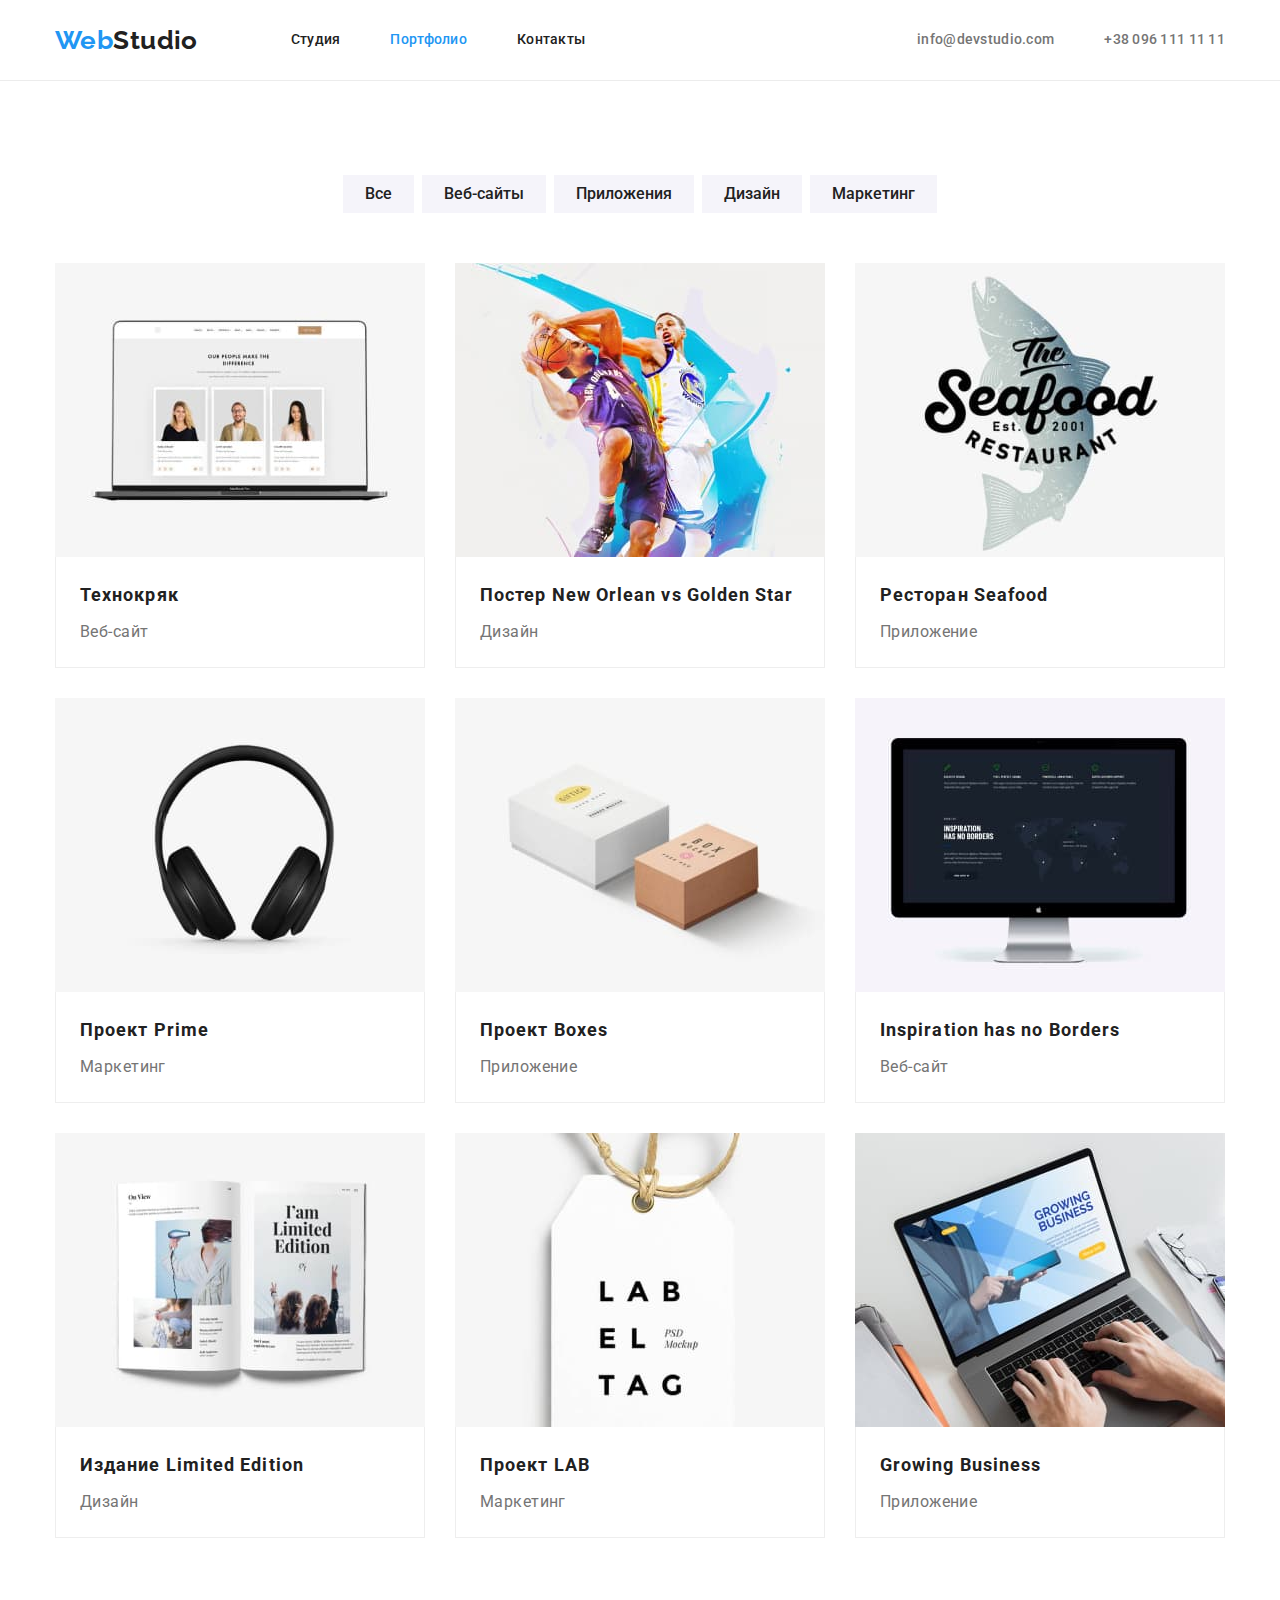
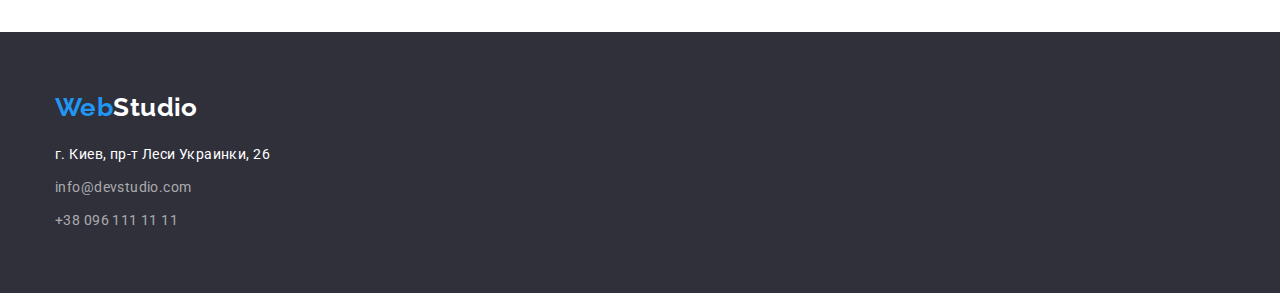
==== portfolio.html @ 151475f3 "Initial commit" ====
<!DOCTYPE html>
<html lang="ru">
  <head>
    <meta charset="UTF-8" />
    <meta http-equiv="X-UA-Compatible" content="IE=edge" />
    <meta name="viewport" content="width=device-width, initial-scale=1.0" />
    <title>Document</title>
    <link
      href="https://fonts.googleapis.com/css2?family=Raleway:wght@700&family=Roboto:wght@400;500;700;900&display=swap"
      rel="stylesheet"
    />
    <link rel="stylesheet" href="https://cdnjs.cloudflare.com/ajax/libs/modern-normalize/0.6.0/modern-normalize.min.css" />
    <link rel="stylesheet" href="./css/style.css"/>
  </head>

  <body>
    <!--Шапка сайта-->
    <header class="header">
      <div class="container">
        <nav class="main-nav">
          <a href="./index.html" class="logo"><span class="logo-img">Web</span>Studio</a>
          <ul class="site-nav list">
            <li class="item"><a href="./index.html" class="link">Студия</a></li>
            <li class="item"><a href="./portfolio.html" class="link current">Портфолио</a></li>
            <li class="item"><a href="" class="link">Контакты</a></li>
          </ul>        
    
        <ul class="auth list">
          <li class="item">
            <a href="mailto:info@devstudio.com" class="link">info@devstudio.com</a>
          </li>
          <li class="item">
            <a href="tel:+380961111111" class="link">+38 096 111 11 11</a>
          </li>
        </ul>
        </nav>
      </div>
    </header>

    <main>
      <section class="section sec-port">
        <div class="container portfolio">
        <h1 class="title-portfolio">Портфолио работ</h1>
        <ul class="list portfolio-menu">
          <li class="item"><button type="button" class="portfolio-button">Все</button></li>
          <li class="item">
            <button type="button" class="portfolio-button">Веб-сайты</button>
          </li>
          <li class="item">
            <button type="button" class="portfolio-button">Приложения</button>
          </li>
          <li class="item">
            <button type="button" class="portfolio-button">Дизайн</button>
          </li>
          <li class="item">
            <button type="button" class="portfolio-button">Маркетинг</button>
          </li>
        </ul>

        <ul class="list main-portfolio">
          <li class="item">
            <a href="" class="link">
              <img src="./images/portfolio1.jpg" alt="screen" width="370"  class="image-portfolio"/>
              <div class="fifth"><h2 class="portfolio-head">Технокряк</h2>
              <p class="portfolio-link">Веб-сайт</p></div>
            </a>
          </li>
          <li class="item">
            <a href="" class="link">
              <img src="./images/portfolio2.jpg" alt="sport" width="370" class="image-portfolio"/>
              <div class="fifth"><h2 class="portfolio-head">Постер New Orlean vs Golden Star</h2>
              <p class="portfolio-link">Дизайн</p></div>
            </a>
          </li>
          <li class="item">
            <a href="" class="link">
              <img src="./images/portfolio3.jpg" alt="seafood" width="370" class="image-portfolio"/>
              <div class="fifth"><h2 class="portfolio-head">Ресторан Seafood</h2>
              <p class="portfolio-link">Приложение</p></div>
            </a>
          </li>
          <li class="item">
            <a href="" class="link">
              <img src="./images/portfolio4.jpg" alt="headphones" width="370" class="image-portfolio"/>
              <div class="fifth"><h2 class="portfolio-head">Проект Prime</h2>
              <p class="portfolio-link">Маркетинг</p></div>
            </a>
          </li>
          <li class="item">
            <a href="" class="link">
              <img src="./images/portfolio5.jpg" alt="box" width="370" class="image-portfolio"/>
              <div class="fifth"><h2 class="portfolio-head">Проект Boxes</h2>
              <p class="portfolio-link">Приложение</p></div>
            </a>
          </li>
          <li class="item">
            <a href="" class="link">
              <img src="./images/portfolio6.jpg" alt="PC" width="370" class="image-portfolio"/>
              <div class="fifth"><h2 lang="en" class="portfolio-head">
                Inspiration has no Borders
              </h2>
              <p class="portfolio-link">Веб-сайт</p></div>
            </a>
          </li>
          <li class="item">
            <a href="" class="link">
              <img src="./images/portfolio7.jpg" alt="magazine" width="370" class="image-portfolio"/>
              <div class="fifth"><h2 class="portfolio-head">Издание Limited Edition</h2>
              <p class="portfolio-link">Дизайн</p></div>
            </a>
          </li>
          <li class="item">
            <a href="" class="link">
              <img src="./images/portfolio8.jpg" alt="label" width="370" class="image-portfolio"/>
              <div class="fifth"><h2 class="portfolio-head">Проект LAB</h2>
              <p class="portfolio-link">Маркетинг</p></div>
            </a>
          </li>
          <li class="item">
            <a href="" class="link">
              <img src="./images/portfolio9.jpg" alt="work" width="370" class="image-portfolio"/>
              <div class="fifth"><h2 lang="en" class="portfolio-head">Growing Business</h2>
              <p class="portfolio-link">Приложение</p></div>
            </a>
          </li>
        </ul>
        </div>
      </section>
    </main>

    <!--Footer-->
    <footer class="footer">
      <div class="container">
        <a href="./index.html" class="logo-foot"><span class="logo-img">Web</span><span
            class="footer-main">Studio</span></a>
        <address>
          <ul class="list foot">
            <li class="item">
              <a href="https://goo.gl/maps/bs4FrtcBZJguivNF8" target="_blank" rel="noopener noreferrer"
                class="footer-primary">г. Киев, пр-т Леси Украинки, 26</a>
            </li>
            <li class="item">
              <a href="mailto:info@devstudio.com" class="footer-second">info@devstudio.com</a>
            </li>
            <li class="item">
              <a href="tel:+380961111111" class="footer-second">+38 096 111 11 11</a>
            </li>
          </ul>
        </address>
      </div>
    </footer>
    </body>
    
    </html>
---- css/style.css ----
/*цвет основного текста #757575*/
/*цвет меню+заголовки #212121*/
/*белый #FFFFFF  */
/*наведение на кнопки #2196F3 */
/*цвет фона #2F303A*/
/*цвет фона кнопок #F5F4FA*/

:root {
  --primary-text-color: #757575;
  --title-text-color: #212121;
  --accent-color: #2196f3;
  --primary-white-color: #ffffff;
  --background-hero: #2f303a;
  --background-button: #f5f4fa;
}

body {
  background-color: var(--primary-white-color);
  color: var(--primary-text-color);

  font-family: Roboto, sans-serif;
  letter-spacing: 0.03em;
  font-size: 14px;
  line-height: 1.71;
}

.container {
  width: 1200px;
  margin-left: auto;
  margin-right: auto;
  padding-right: 15px;
  padding-left: 15px;
}

.list {
  padding: 0px;
  margin: 0px;
  list-style: none;
}

h1,
h2,
h3,
h4,
h5,
h6,
p,
ul {
  margin-top: 0px;
  margin-bottom: 0px;
}

/*логотип*/
.logo {
  margin-right: 93px;

  color: var(--title-text-color);
  font-family: Raleway, sans-serif;

  font-weight: 700;
  font-size: 26px;
  line-height: 1.19;
  text-decoration: none;
}

.logo-foot {
  display: block;
  margin-bottom: 20px;

  color: var(--title-text-color);
  font-family: Raleway, sans-serif;

  font-weight: 700;
  font-size: 26px;
  line-height: 1.19;
  text-decoration: none;
}

.logo-img {
  color: var(--accent-color);
}

.header {
  border-bottom: 1px solid #ECECEC;
}

/*менюшка*/

.site-nav {
  display: flex;
}

.site-nav .item:not(:last-child) {
  margin-right: 50px;
}

.site-nav .link {
  display: block;
  padding: 32px 0px;

  color: var(--title-text-color);

  font-weight: 500;
  line-height: 1.14;
  letter-spacing: 0.02em;
}

.site-nav .link:hover,
.site-nav .link:focus {
  color: var(--accent-color);
}

.auth .item + .item {
  margin-left: 50px;
}

.auth .link {
  display: block;
  padding: 32px 0px;
  color: var(--primary-text-color);

  font-weight: 500;
  line-height: 1.14;
  letter-spacing: 0.02em;
}

.auth .link:hover,
.auth .link:focus {
  color: var(--accent-color);
}
.main-nav {
  display: flex;
  align-items: center;
}
.auth {
  display: flex;
  align-items: center;
  margin-left: auto;
}

.menu {
  display: flex;
  align-items: center;
}

.second {
  padding-top: 94px;
}

.hero {
  text-align: center;
  background-color: var(--background-hero);
  padding: 200px 0px;
}

.section .hero-header {
  width: 696px;
  margin-left: auto;
  margin-right: auto;
  margin-top: 0px;
  margin-bottom: 30px;

  color: var(--primary-white-color);

  font-weight: 900;
  font-size: 44px;
  line-height: 1.36;
  letter-spacing: 0.06em;
  text-transform: uppercase;
}

.section .button {
  border-radius: 4px;
  min-width: 200px;
  padding: 10px 32px;

  color: var(--primary-white-color);
  background-color: var(--accent-color);

  cursor: pointer;

  font-family: inherit;
  font-weight: 700;
  font-size: 16px;
  line-height: 1.88;
  letter-spacing: 0.06em;
}

.section .title {
  margin-top: 0px;
  margin-bottom: 50px;

  color: var(--title-text-color);

  font-weight: 700;
  font-size: 36px;
  line-height: 1.17;
  text-align: center;
}

.section .head-name {
  margin-bottom: 10px;

  color: var(--title-text-color);

  font-size: 14px;
  font-weight: 700;
  line-height: 1.14;
  text-transform: uppercase;
}

.adv-flex {
  display: flex;
}

.adv-flex .item {
  width: 270px;
  align-items: center;
}

.adv-flex .item:not(:last-child) {
  margin-right: 30px;
}

.third {
  padding-top: 94px;
  padding-bottom: 94px;
}

.cont-work p {
  margin-top: 0px;
  margin-bottom: 124px;
}

.work {
  display: flex;
}

.work .item:not(:last-child) {
  margin-right: 30px;
}

.fourth {
  background-color: #F5F4FA;
  padding-top: 94px;
  padding-bottom: 94px;
  text-align: center;
}

.command {
  display: flex;
}

.command .item:not(:last-child) {
  margin-right: 30px;
}

.section .head-team {
  margin-bottom: 10px;

  color: var(--title-text-color);

  font-weight: 500;
  font-size: 16px;
  line-height: 1.19;
}

.command-cont {
  padding: 30px 0px;
}

.section .description {
  font-size: 16px;
  line-height: 1.19;
}

.footer {
  padding-top: 60px;
  padding-bottom: 60px;
  background-color: var(--background-hero);
}

.footer .footer-main {
  color: var(--primary-white-color);

  font-family: Raleway, sans-serif;
  font-weight: 700;
  font-size: 26px;
  line-height: 1.19;
  text-decoration: none;
}

.footer-primary {
  color: var(--primary-white-color);

  font-size: 14px;
  text-decoration: none;
  font-style: normal;
}

.footer .footer-second {
  color: rgba(255, 255, 255, 0.6);

  font-size: 14px;
  text-decoration: none;
  font-style: normal;
}

.footer-second {
  margin-bottom: 9px;
}

.foot-main {
  padding-top: 60px;
  padding-bottom: 60px;
}

.foot .item:not(:last-child) {
  margin-bottom: 9px;
}

.link,
.list {
  text-decoration: none;
}

.list-link {
  color: var(--primary-text-color);
}

.portfolio-button {
  padding: 6px 22px;
  min-width: 14px;
  border: none;

  color: var(--title-text-color);
  background-color: var(--background-button);

  cursor: pointer;
  font-family: inherit;
  font-weight: 500;
  font-size: 16px;
  line-height: 1.62;
}

.portfolio-button:hover,
.portfolio-button:focus {
  color: var(--primary-white-color);
  background-color: var(--accent-color);
}

.portfolio-menu {
  display: flex;
  text-align: center;
  justify-content: center;
  margin-bottom: 50px;
}

.portfolio-menu .item:not(:last-child) {
  margin-right: 8px;
}

.portfolio-head {
  margin-bottom: 4px;
  color: var(--title-text-color);

  font-weight: 700;
  font-size: 18px;
  line-height: 2;
  letter-spacing: 0.06em;
}

.portfolio-link {
  color: var(--primary-text-color);

  font-size: 16px;
  line-height: 1.88;
}

.title-adv,
.title-portfolio {
  display: none;
}

.site-nav .link.current {
  color: var(--accent-color);

  font-weight: 500;
  line-height: 1.14;
  letter-spacing: 0.02em;
}

.sec-port {
  padding: 94px 0px;
}

.main-portfolio {
  display: flex;
  flex-wrap: wrap;
  margin: -15px;
}

.main-portfolio .item {
  width: 370px;
  margin: 15px;
  }

.fifth {
    border-bottom: 1px solid #eeeeee;
    border-right: 1px solid #eeeeee;
    border-left: 1px solid #eeeeee;
  padding: 20px 24px;
}

.image-portfolio {
  display: block;
}
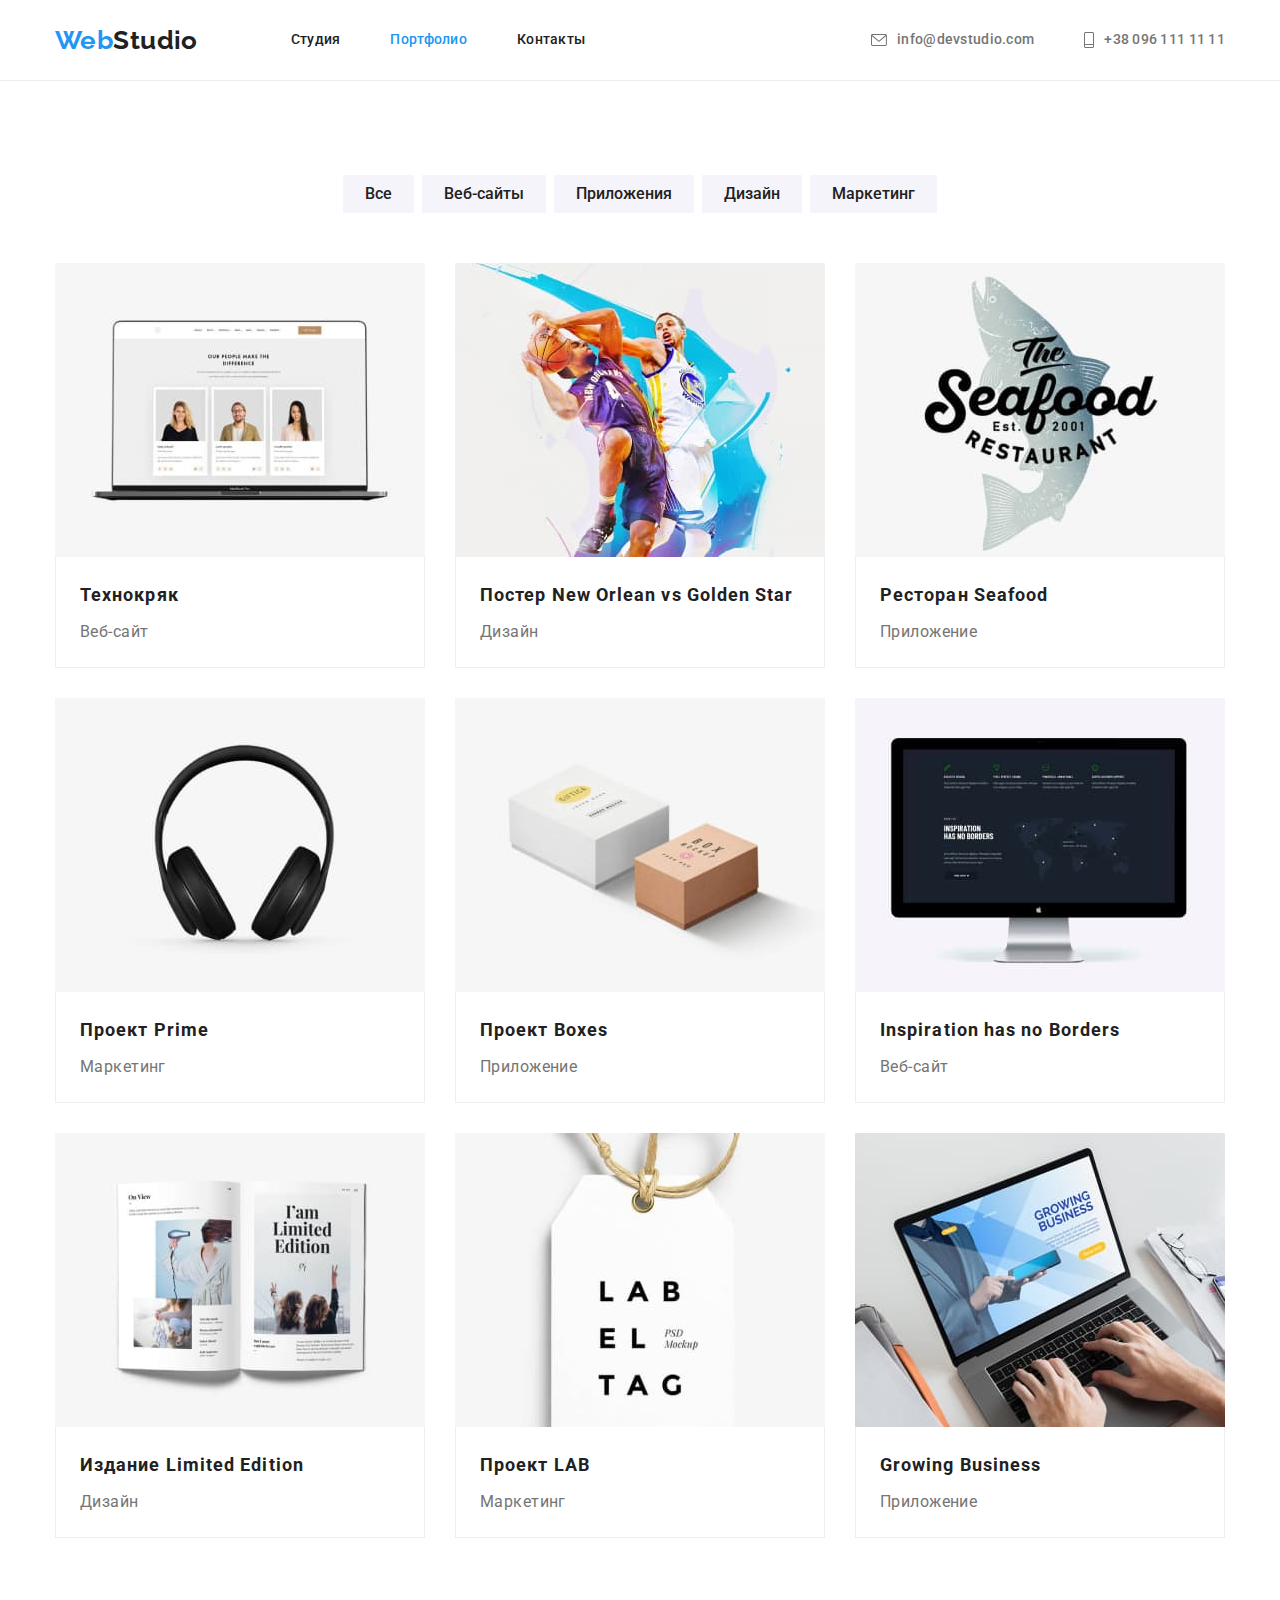
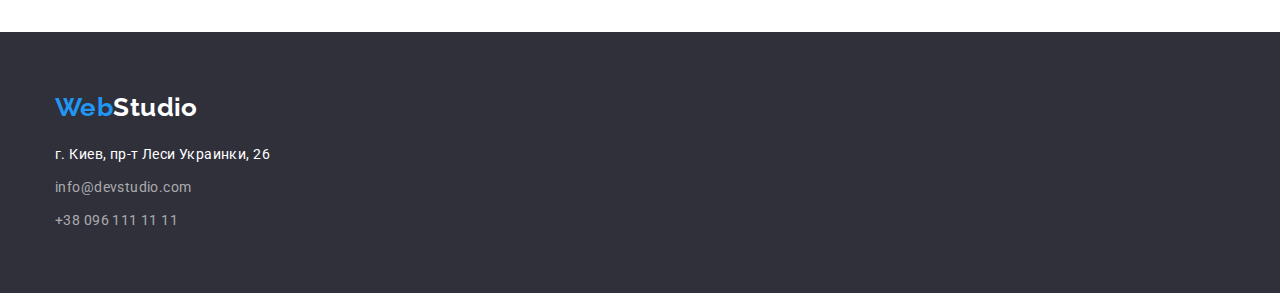
==== commit 30cf964d: "commit" ====
--- a/portfolio.html
+++ b/portfolio.html
@@ -16,24 +16,34 @@
   <body>
     <!--Шапка сайта-->
     <header class="header">
-      <div class="container">
+      <div class="container menu">
         <nav class="main-nav">
           <a href="./index.html" class="logo"><span class="logo-img">Web</span>Studio</a>
           <ul class="site-nav list">
-            <li class="item"><a href="./index.html" class="link">Студия</a></li>
-            <li class="item"><a href="./portfolio.html" class="link current">Портфолио</a></li>
+            <li class="item"><a href="./" class="link">Студия</a></li>
+            <li class="item">
+              <a href="" class="link current">Портфолио</a>
+            </li>
             <li class="item"><a href="" class="link">Контакты</a></li>
-          </ul>        
+          </ul>
+        </nav>
     
         <ul class="auth list">
           <li class="item">
-            <a href="mailto:info@devstudio.com" class="link">info@devstudio.com</a>
+            <a href="mailto:info@devstudio.com" class="link">
+              <svg class="email-icon" width="16" height="12">
+                <use href="./images/icon.svg#icon-email-second"></use>
+              </svg>
+              info@devstudio.com</a>
           </li>
           <li class="item">
-            <a href="tel:+380961111111" class="link">+38 096 111 11 11</a>
+            <a href="tel:+380961111111" class="link">
+              <svg class="phone-icon" width="10" height="16">
+                <use href="./images/icon.svg#icon-phone-second"></use>
+              </svg>
+              +38 096 111 11 11</a>
           </li>
         </ul>
-        </nav>
       </div>
     </header>
 
--- a/css/style.css
+++ b/css/style.css
@@ -63,6 +63,10 @@
   text-decoration: none;
 }
 
+a {
+  text-decoration: none;
+}
+
 .logo-foot {
   display: block;
   margin-bottom: 20px;
@@ -115,9 +119,12 @@
 }
 
 .auth .link {
-  display: block;
   padding: 32px 0px;
   color: var(--primary-text-color);
+
+  display: flex;
+  align-items: center;
+  justify-content: center;
 
   font-weight: 500;
   line-height: 1.14;
@@ -128,6 +135,13 @@
 .auth .link:focus {
   color: var(--accent-color);
 }
+
+.email-icon,
+.phone-icon {
+  fill: currentColor;
+  margin-right: 10px;
+}
+
 .main-nav {
   display: flex;
   align-items: center;
@@ -149,8 +163,22 @@
 
 .hero {
   text-align: center;
+  padding: 200px 0px;
+}
+
+.hero-cont {
+  max-width: 1600px;
+  max-height: 600px;
+  margin-left: auto;
+  margin-right: auto;
+  background-repeat: no-repeat;
+  background-position: center;
+  background-size: cover;
   background-color: var(--background-hero);
-  padding: 200px 0px;
+
+  background-image: linear-gradient(to right, rgba(47, 48, 58, 0.4),rgba(47, 48, 58, 0.4))
+  ,url(/images/hero-photo.jpg);
+
 }
 
 .section .hero-header {
@@ -222,6 +250,18 @@
   margin-right: 30px;
 }
 
+.container-adv {
+  display: flex;
+  background-color: var(--background-button);
+  width: 270px;
+  height: 120px;
+  align-items: center;
+  justify-content: center;  
+  margin-bottom: 30px;
+  border-radius: 4px;
+}
+
+
 .third {
   padding-top: 94px;
   padding-bottom: 94px;
@@ -255,6 +295,7 @@
   margin-right: 30px;
 }
 
+
 .section .head-team {
   margin-bottom: 10px;
 
@@ -267,6 +308,58 @@
 
 .command-cont {
   padding: 30px 0px;
+  box-shadow: 0px 1px 3px rgba(0, 0, 0, 0.12), 0px 1px 1px rgba(0, 0, 0, 0.14), 0px 2px 1px rgba(0, 0, 0, 0.2);
+  border-radius: 0px 0px 4px 4px;
+  background-color: #fff;
+
+}
+
+.team-icon {
+  display: flex;
+  justify-content: center;
+  align-items: center;
+  margin-top: 16px;
+ 
+}
+
+.soc-link {
+
+  fill: #AFB1B8;
+  width: 44px;
+  height: 44px;
+  display: flex;
+  justify-content: center;
+  align-items: center;
+  border-radius: 50%;
+  
+}
+
+.icon-social {
+  display: flex;
+  justify-content: center;
+  align-items: center;  
+}
+
+.team-icon {
+  display: flex;
+  padding-bottom: 30px;
+}
+
+.soc-list:not(:last-child) {
+  margin-right: 10px;
+}
+
+.soc-link:hover,
+.soc-link:focus
+{
+    background-color: var(--accent-color);
+    fill: #fff;
+ }
+
+
+
+.soc-link:not(:last-child) {
+  margin-right: 10px;
 }
 
 .section .description {
@@ -397,12 +490,11 @@
 .main-portfolio {
   display: flex;
   flex-wrap: wrap;
-  margin: -15px;
+  gap: 30px;
 }
 
 .main-portfolio .item {
   width: 370px;
-  margin: 15px;
   }
 
 .fifth {
@@ -415,3 +507,7 @@
 .image-portfolio {
   display: block;
 }
+
+.img-team {
+  display: block;
+}
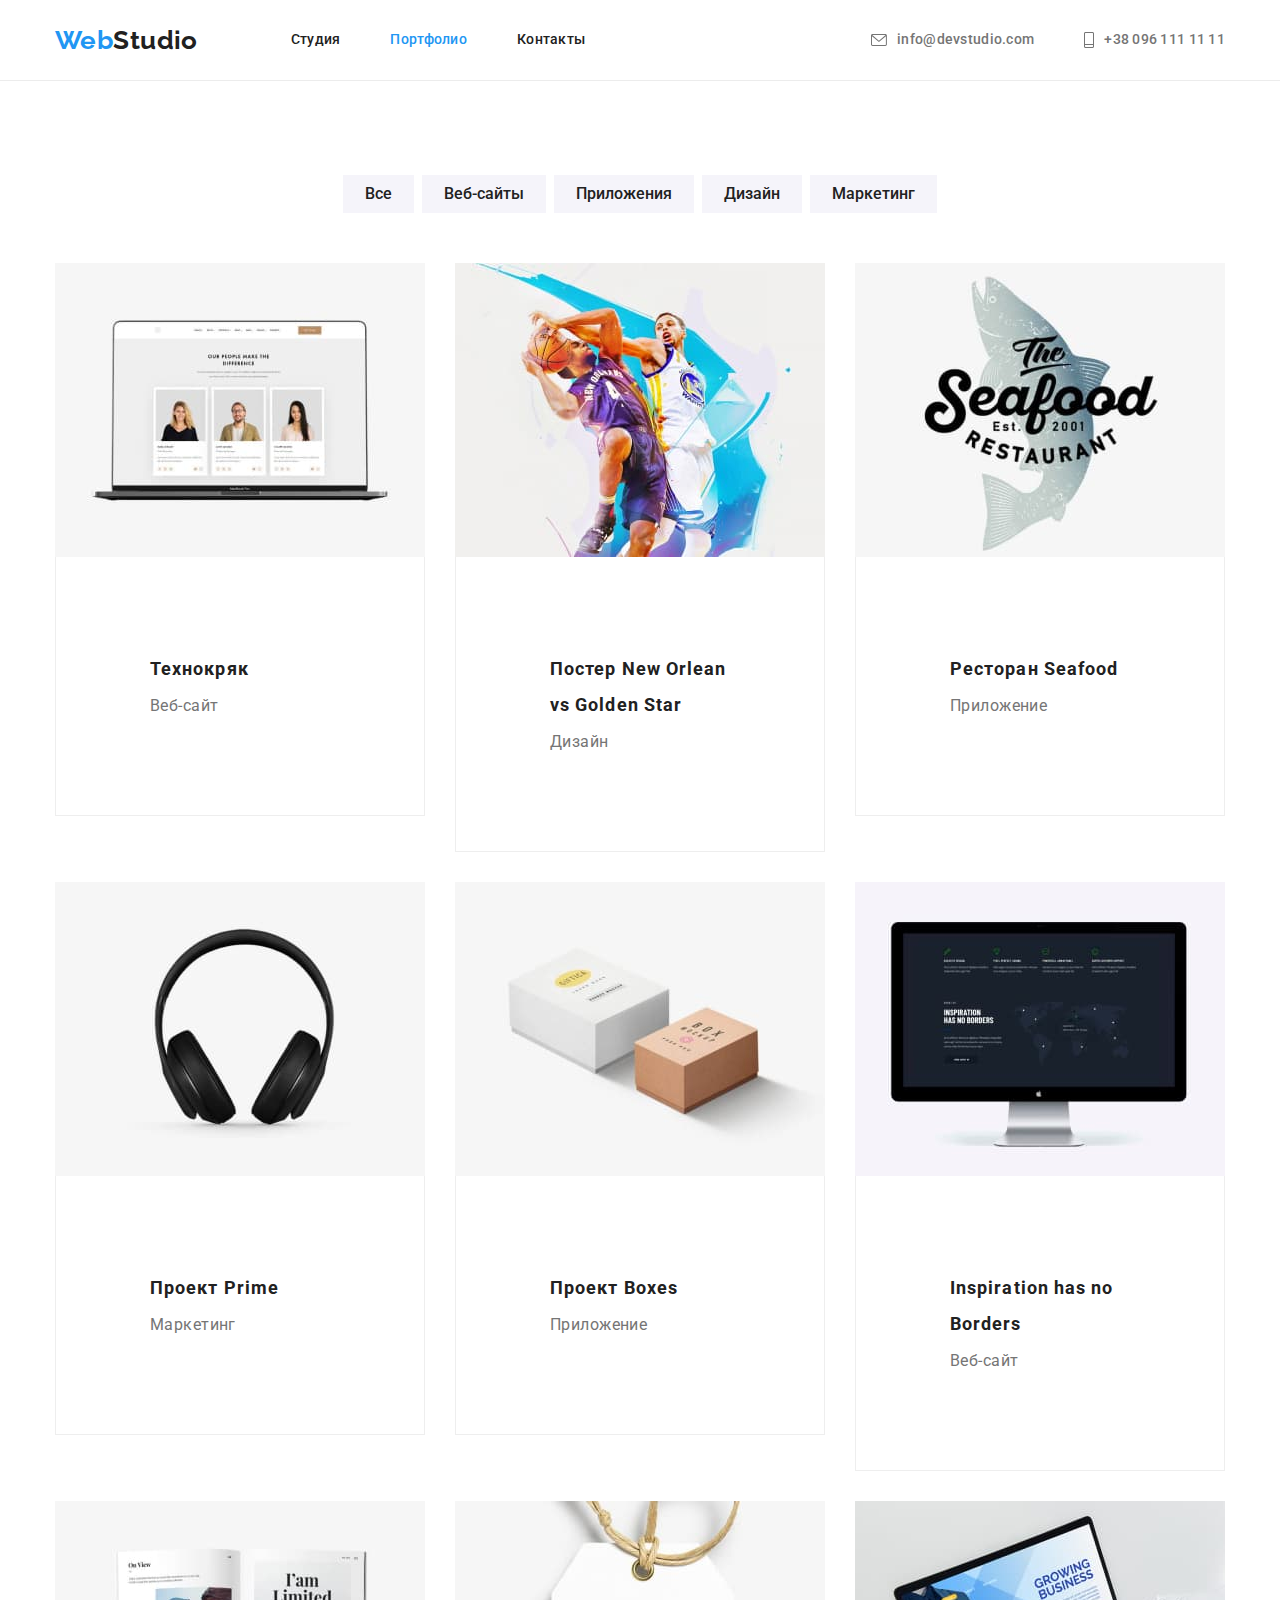
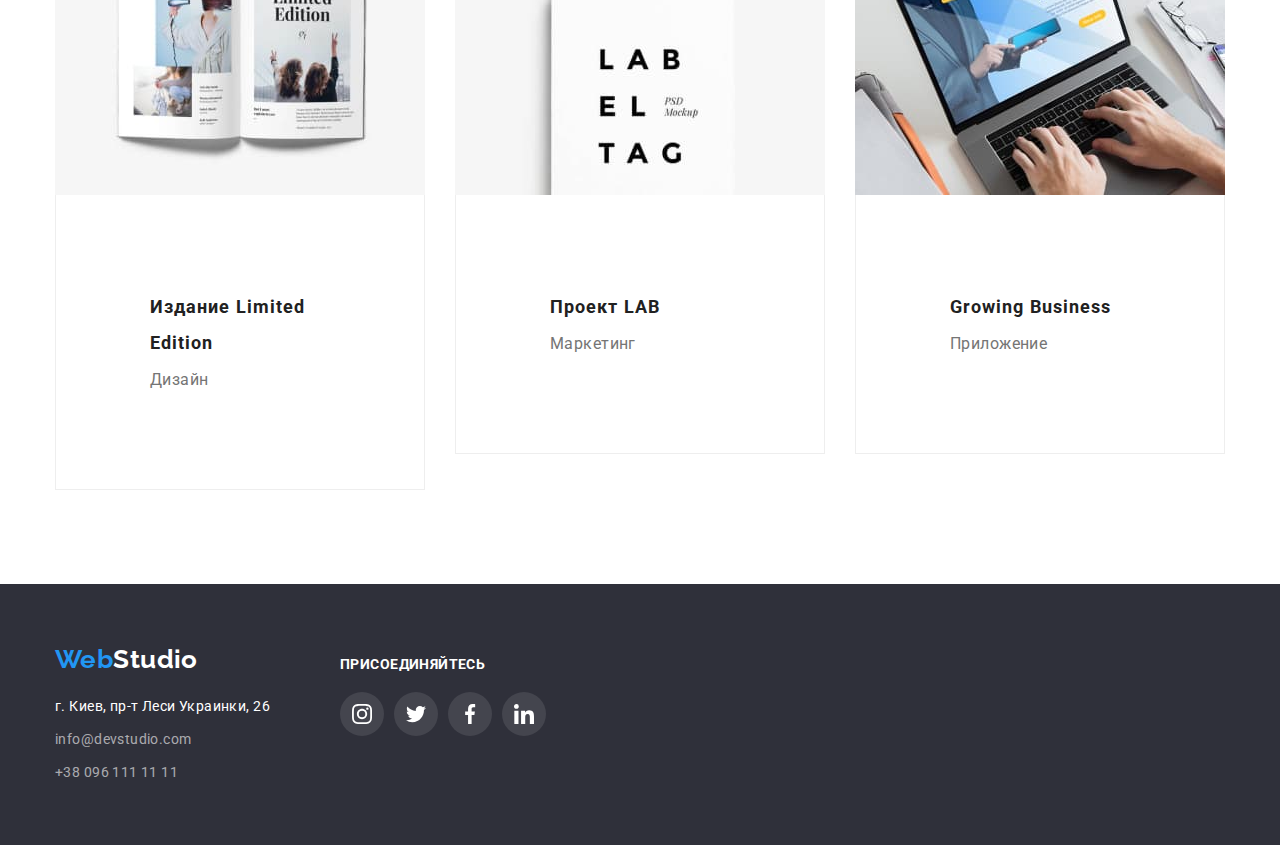
==== commit 51c2f939: "commit" ====
--- a/portfolio.html
+++ b/portfolio.html
@@ -140,23 +140,58 @@
 
     <!--Footer-->
     <footer class="footer">
-      <div class="container">
-        <a href="./index.html" class="logo-foot"><span class="logo-img">Web</span><span
-            class="footer-main">Studio</span></a>
-        <address>
-          <ul class="list foot">
-            <li class="item">
-              <a href="https://goo.gl/maps/bs4FrtcBZJguivNF8" target="_blank" rel="noopener noreferrer"
-                class="footer-primary">г. Киев, пр-т Леси Украинки, 26</a>
-            </li>
-            <li class="item">
-              <a href="mailto:info@devstudio.com" class="footer-second">info@devstudio.com</a>
-            </li>
-            <li class="item">
-              <a href="tel:+380961111111" class="footer-second">+38 096 111 11 11</a>
+      <div class="container footer-cont">
+        <div class="footer-1">
+          <a href="./index.html" class="logo-foot"><span class="logo-img">Web</span><span
+              class="footer-main">Studio</span></a>
+          <address>
+            <ul class="list foot">
+              <li class="item">
+                <a href="https://goo.gl/maps/bs4FrtcBZJguivNF8" target="_blank" rel="noopener noreferrer"
+                  class="footer-primary">г. Киев, пр-т Леси Украинки, 26</a>
+              </li>
+              <li class="item">
+                <a href="mailto:info@devstudio.com" class="footer-second">info@devstudio.com</a>
+              </li>
+              <li class="item">
+                <a href="tel:+380961111111" class="footer-second">+38 096 111 11 11</a>
+              </li>
+            </ul>
+          </address>
+        </div>
+        <div class="foooter-2">
+          <h3 class="footer-name">Присоединяйтесь</h3>
+          <ul class="list footer-list">
+            <li class="item">
+              <a href="" class="link footer-social">
+                <svg class="icon-footer" width="20" height="20">
+                  <use href="./images/icon.svg#icon-instagram"></use>
+                </svg>
+              </a>
+            </li>
+            <li class="item">
+              <a href="" class="link footer-social">
+                <svg class="icon-footer" width="20" height="20">
+                  <use href="./images/icon.svg#icon-twitter"></use>
+                </svg>
+              </a>
+            </li>
+            <li class="item">
+              <a href="" class="link footer-social">
+                <svg class="icon-footer" width="20" height="20">
+                  <use href="./images/icon.svg#icon-facebook"></use>
+                </svg>
+              </a>
+            </li>
+            <li class="item">
+              <a href="" class="link footer-social">
+                <svg class="icon-footer" width="20" height="20">
+                  <use href="./images/icon.svg#icon-linkedin"></use>
+                </svg>
+              </a>
             </li>
           </ul>
-        </address>
+        </div>
       </div>
     </footer>
     </body>
--- a/css/style.css
+++ b/css/style.css
@@ -12,6 +12,8 @@
   --primary-white-color: #ffffff;
   --background-hero: #2f303a;
   --background-button: #f5f4fa;
+  --social-color: #AFB1B8;
+  --footer-icon: rgba(255, 255, 255, 0.1);
 }
 
 body {
@@ -324,7 +326,7 @@
 
 .soc-link {
 
-  fill: #AFB1B8;
+  fill: var(--social-color);
   width: 44px;
   height: 44px;
   display: flex;
@@ -342,7 +344,6 @@
 
 .team-icon {
   display: flex;
-  padding-bottom: 30px;
 }
 
 .soc-list:not(:last-child) {
@@ -511,3 +512,97 @@
 .img-team {
   display: block;
 }
+
+
+.fifth {
+  padding: 94px;
+}
+
+
+.clients-list {
+  display: flex;  
+  justify-content: center;
+  align-items: center;
+}
+
+.clients-link {
+  display: flex;
+  justify-content: center;
+  align-items: center;
+  width: 170px;
+  height: 92px;
+  border: 1px solid var(--social-color);
+  border-radius: 4px;
+  
+  fill: var(--social-color);
+}
+
+.fifth .item:not(:last-child) {
+  margin-right: 30px;
+}
+
+.clients-link:hover,
+.clients-link:focus {
+  fill: var(--accent-color);
+  border-color: var(--accent-color);
+}
+
+ 
+.footer-name {
+  color: var(--primary-white-color);
+  font-size: 14px;
+  font-weight: 700;
+  line-height: 16px;
+  text-transform: uppercase;
+  margin-bottom: 20px;
+}
+
+.footer-cont {
+  display: flex;
+}
+
+.footer-list {
+  display: flex;
+  
+}
+
+.icon-footer {
+  
+  fill: var(--primary-white-color);
+}
+
+.footer-list .item {
+  
+  display: flex;
+  align-items: center;
+  justify-content: center;
+  background-color: var(--footer-icon);
+  border-radius: 50%;
+}
+
+.footer-social {
+  display: flex;
+    align-items: center;
+    justify-content: center;
+    width: 44px;
+    height: 44px;
+      
+}
+
+.footer-list .item:not(:last-child) {
+  margin-right: 10px;
+}
+
+.footer-list .item:hover,
+.footer-list .item:focus {
+  background-color: var(--accent-color);
+}
+
+.footer-1 {
+  margin-right: 70px;
+}
+
+
+.footer-name {
+  padding-top: 12px;
+}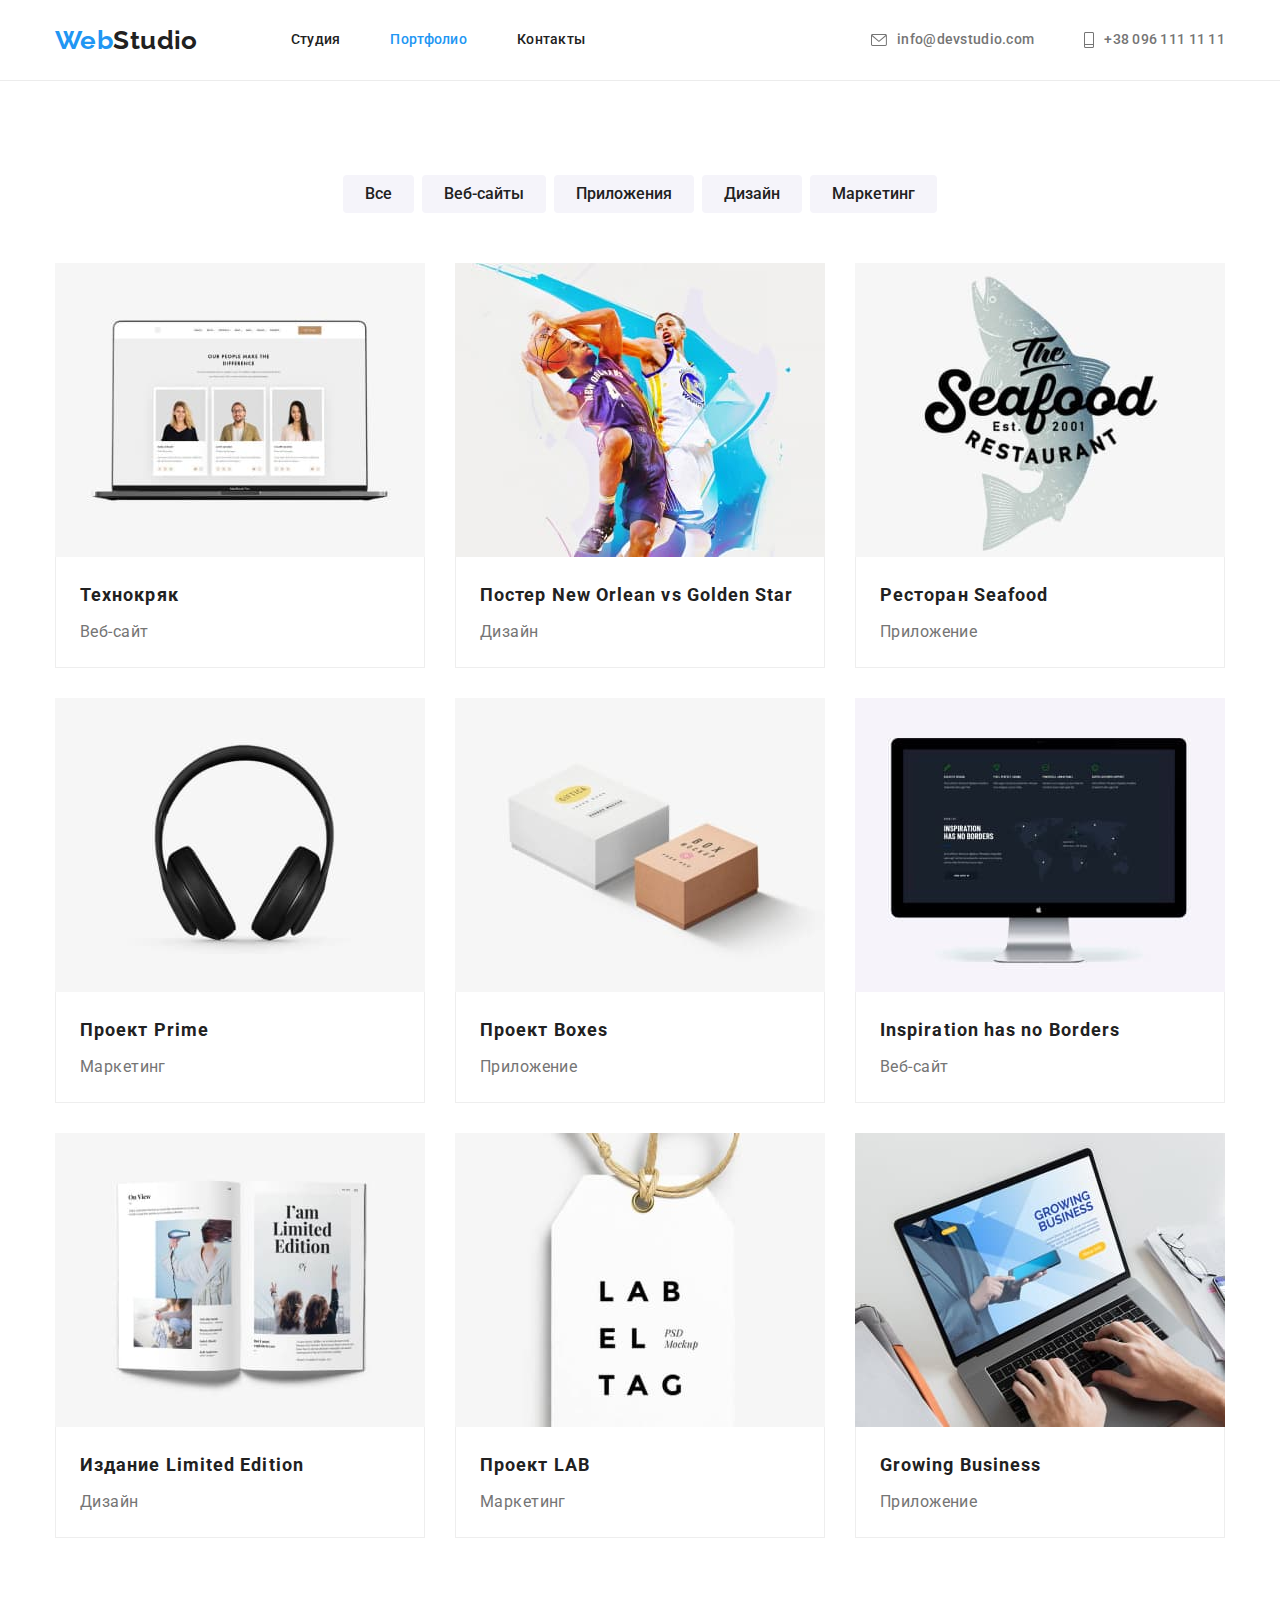
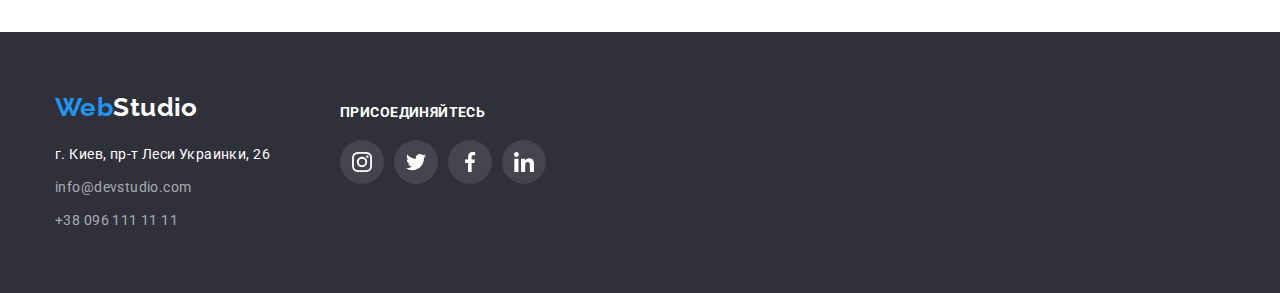
==== commit a2ef8aa4: "commit" ====
--- a/portfolio.html
+++ b/portfolio.html
@@ -68,42 +68,42 @@
         </ul>
 
         <ul class="list main-portfolio">
-          <li class="item">
+          <li class="item portfolio-hover">
             <a href="" class="link">
               <img src="./images/portfolio1.jpg" alt="screen" width="370"  class="image-portfolio"/>
               <div class="fifth"><h2 class="portfolio-head">Технокряк</h2>
               <p class="portfolio-link">Веб-сайт</p></div>
             </a>
           </li>
-          <li class="item">
+          <li class="item portfolio-hover">
             <a href="" class="link">
               <img src="./images/portfolio2.jpg" alt="sport" width="370" class="image-portfolio"/>
               <div class="fifth"><h2 class="portfolio-head">Постер New Orlean vs Golden Star</h2>
               <p class="portfolio-link">Дизайн</p></div>
             </a>
           </li>
-          <li class="item">
+          <li class="item portfolio-hover">
             <a href="" class="link">
               <img src="./images/portfolio3.jpg" alt="seafood" width="370" class="image-portfolio"/>
               <div class="fifth"><h2 class="portfolio-head">Ресторан Seafood</h2>
               <p class="portfolio-link">Приложение</p></div>
             </a>
           </li>
-          <li class="item">
+          <li class="item portfolio-hover">
             <a href="" class="link">
               <img src="./images/portfolio4.jpg" alt="headphones" width="370" class="image-portfolio"/>
               <div class="fifth"><h2 class="portfolio-head">Проект Prime</h2>
               <p class="portfolio-link">Маркетинг</p></div>
             </a>
           </li>
-          <li class="item">
+          <li class="item portfolio-hover">
             <a href="" class="link">
               <img src="./images/portfolio5.jpg" alt="box" width="370" class="image-portfolio"/>
               <div class="fifth"><h2 class="portfolio-head">Проект Boxes</h2>
               <p class="portfolio-link">Приложение</p></div>
             </a>
           </li>
-          <li class="item">
+          <li class="item portfolio-hover">
             <a href="" class="link">
               <img src="./images/portfolio6.jpg" alt="PC" width="370" class="image-portfolio"/>
               <div class="fifth"><h2 lang="en" class="portfolio-head">
@@ -112,21 +112,21 @@
               <p class="portfolio-link">Веб-сайт</p></div>
             </a>
           </li>
-          <li class="item">
+          <li class="item portfolio-hover">
             <a href="" class="link">
               <img src="./images/portfolio7.jpg" alt="magazine" width="370" class="image-portfolio"/>
               <div class="fifth"><h2 class="portfolio-head">Издание Limited Edition</h2>
               <p class="portfolio-link">Дизайн</p></div>
             </a>
           </li>
-          <li class="item">
+          <li class="item portfolio-hover">
             <a href="" class="link">
               <img src="./images/portfolio8.jpg" alt="label" width="370" class="image-portfolio"/>
               <div class="fifth"><h2 class="portfolio-head">Проект LAB</h2>
               <p class="portfolio-link">Маркетинг</p></div>
             </a>
           </li>
-          <li class="item">
+          <li class="item portfolio-hover">
             <a href="" class="link">
               <img src="./images/portfolio9.jpg" alt="work" width="370" class="image-portfolio"/>
               <div class="fifth"><h2 lang="en" class="portfolio-head">Growing Business</h2>
--- a/css/style.css
+++ b/css/style.css
@@ -116,7 +116,7 @@
   color: var(--accent-color);
 }
 
-.auth .item + .item {
+.auth .item+.item {
   margin-left: 50px;
 }
 
@@ -148,6 +148,7 @@
   display: flex;
   align-items: center;
 }
+
 .auth {
   display: flex;
   align-items: center;
@@ -178,8 +179,7 @@
   background-size: cover;
   background-color: var(--background-hero);
 
-  background-image: linear-gradient(to right, rgba(47, 48, 58, 0.4),rgba(47, 48, 58, 0.4))
-  ,url(/images/hero-photo.jpg);
+  background-image: linear-gradient(to right, rgba(47, 48, 58, 0.4), rgba(47, 48, 58, 0.4)), url(../images/hero-photo.jpg);
 
 }
 
@@ -258,7 +258,7 @@
   width: 270px;
   height: 120px;
   align-items: center;
-  justify-content: center;  
+  justify-content: center;
   margin-bottom: 30px;
   border-radius: 4px;
 }
@@ -321,7 +321,7 @@
   justify-content: center;
   align-items: center;
   margin-top: 16px;
- 
+
 }
 
 .soc-link {
@@ -333,13 +333,13 @@
   justify-content: center;
   align-items: center;
   border-radius: 50%;
-  
+
 }
 
 .icon-social {
   display: flex;
   justify-content: center;
-  align-items: center;  
+  align-items: center;
 }
 
 .team-icon {
@@ -351,11 +351,10 @@
 }
 
 .soc-link:hover,
-.soc-link:focus
-{
-    background-color: var(--accent-color);
-    fill: #fff;
- }
+.soc-link:focus {
+  background-color: var(--accent-color);
+  fill: #fff;
+}
 
 
 
@@ -425,7 +424,9 @@
 .portfolio-button {
   padding: 6px 22px;
   min-width: 14px;
-  border: none;
+  border:none;
+  border-radius: 4px;
+  
 
   color: var(--title-text-color);
   background-color: var(--background-button);
@@ -441,7 +442,14 @@
 .portfolio-button:focus {
   color: var(--primary-white-color);
   background-color: var(--accent-color);
-}
+  box-shadow: 0px 3px 1px rgba(0, 0, 0, 0.1), 0px 1px 2px rgba(0, 0, 0, 0.08), 0px 2px 2px rgba(0, 0, 0, 0.12);
+}
+
+.portfolio-hover:hover,
+ .portfolio-hover:focus {
+  box-shadow: 0px 1px 1px rgba(0, 0, 0, 0.12), 0px 4px 4px rgba(0, 0, 0, 0.06), 1px 4px 6px rgba(0, 0, 0, 0.16)
+}
+
 
 .portfolio-menu {
   display: flex;
@@ -496,14 +504,15 @@
 
 .main-portfolio .item {
   width: 370px;
-  }
+}
 
 .fifth {
-    border-bottom: 1px solid #eeeeee;
-    border-right: 1px solid #eeeeee;
-    border-left: 1px solid #eeeeee;
+  border-bottom: 1px solid #eeeeee;
+  border-right: 1px solid #eeeeee;
+  border-left: 1px solid #eeeeee;
   padding: 20px 24px;
 }
+
 
 .image-portfolio {
   display: block;
@@ -513,14 +522,8 @@
   display: block;
 }
 
-
-.fifth {
-  padding: 94px;
-}
-
-
 .clients-list {
-  display: flex;  
+  display: flex;
   justify-content: center;
   align-items: center;
 }
@@ -533,13 +536,22 @@
   height: 92px;
   border: 1px solid var(--social-color);
   border-radius: 4px;
-  
+
   fill: var(--social-color);
 }
 
 .fifth .item:not(:last-child) {
   margin-right: 30px;
 }
+
+.six .item:not(:last-child) {
+  margin-right: 30px;
+}
+
+.six {
+  padding: 94px 0px;
+}
+
 
 .clients-link:hover,
 .clients-link:focus {
@@ -547,7 +559,7 @@
   border-color: var(--accent-color);
 }
 
- 
+
 .footer-name {
   color: var(--primary-white-color);
   font-size: 14px;
@@ -563,16 +575,16 @@
 
 .footer-list {
   display: flex;
-  
+
 }
 
 .icon-footer {
-  
+
   fill: var(--primary-white-color);
 }
 
 .footer-list .item {
-  
+
   display: flex;
   align-items: center;
   justify-content: center;
@@ -582,11 +594,11 @@
 
 .footer-social {
   display: flex;
-    align-items: center;
-    justify-content: center;
-    width: 44px;
-    height: 44px;
-      
+  align-items: center;
+  justify-content: center;
+  width: 44px;
+  height: 44px;
+
 }
 
 .footer-list .item:not(:last-child) {
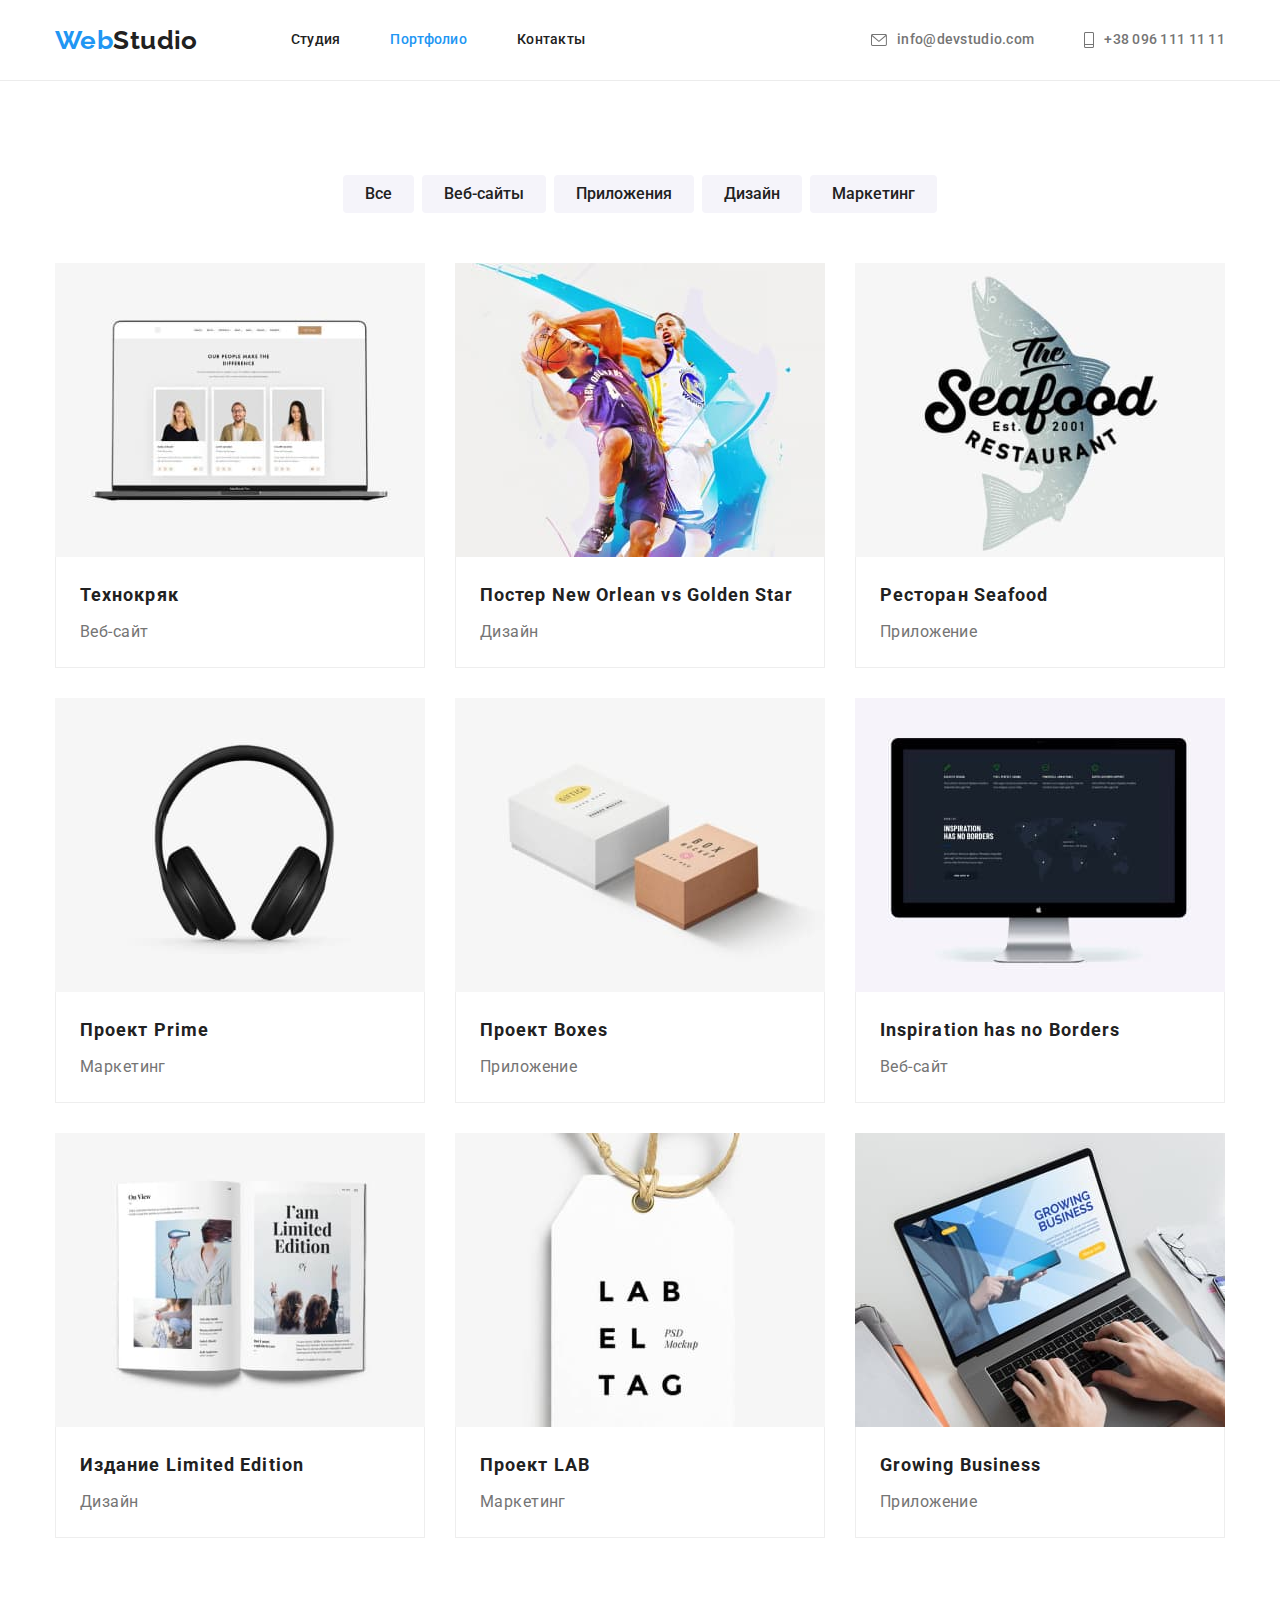
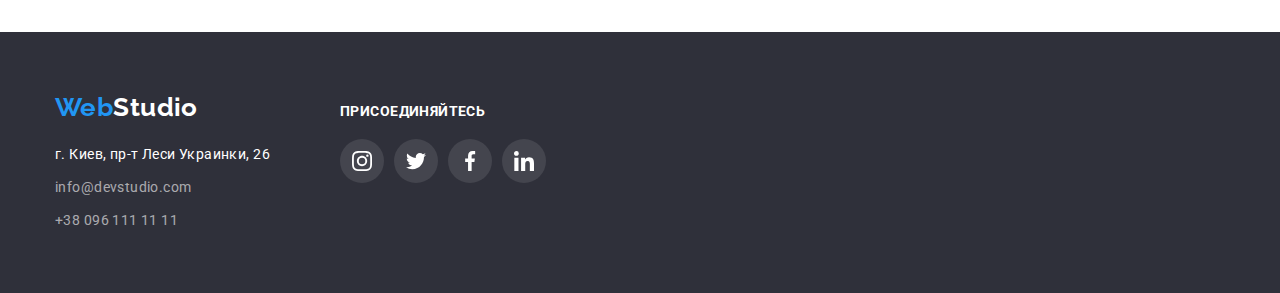
==== commit 13ffafef: "commit" ====
--- a/portfolio.html
+++ b/portfolio.html
@@ -68,43 +68,43 @@
         </ul>
 
         <ul class="list main-portfolio">
-          <li class="item portfolio-hover">
-            <a href="" class="link">
+          <li class="item">
+            <a href="" class="link portfolio-hover">
               <img src="./images/portfolio1.jpg" alt="screen" width="370"  class="image-portfolio"/>
               <div class="fifth"><h2 class="portfolio-head">Технокряк</h2>
               <p class="portfolio-link">Веб-сайт</p></div>
             </a>
           </li>
-          <li class="item portfolio-hover">
-            <a href="" class="link">
+          <li class="item">
+            <a href="" class="link  portfolio-hover">
               <img src="./images/portfolio2.jpg" alt="sport" width="370" class="image-portfolio"/>
               <div class="fifth"><h2 class="portfolio-head">Постер New Orlean vs Golden Star</h2>
               <p class="portfolio-link">Дизайн</p></div>
             </a>
           </li>
-          <li class="item portfolio-hover">
-            <a href="" class="link">
+          <li class="item">
+            <a href="" class="link portfolio-hover">
               <img src="./images/portfolio3.jpg" alt="seafood" width="370" class="image-portfolio"/>
               <div class="fifth"><h2 class="portfolio-head">Ресторан Seafood</h2>
               <p class="portfolio-link">Приложение</p></div>
             </a>
           </li>
-          <li class="item portfolio-hover">
-            <a href="" class="link">
+          <li class="item">
+            <a href="" class="link portfolio-hover">
               <img src="./images/portfolio4.jpg" alt="headphones" width="370" class="image-portfolio"/>
               <div class="fifth"><h2 class="portfolio-head">Проект Prime</h2>
               <p class="portfolio-link">Маркетинг</p></div>
             </a>
           </li>
-          <li class="item portfolio-hover">
-            <a href="" class="link">
+          <li class="item">
+            <a href="" class="link portfolio-hover">
               <img src="./images/portfolio5.jpg" alt="box" width="370" class="image-portfolio"/>
               <div class="fifth"><h2 class="portfolio-head">Проект Boxes</h2>
               <p class="portfolio-link">Приложение</p></div>
             </a>
           </li>
-          <li class="item portfolio-hover">
-            <a href="" class="link">
+          <li class="item">
+            <a href="" class="link portfolio-hover">
               <img src="./images/portfolio6.jpg" alt="PC" width="370" class="image-portfolio"/>
               <div class="fifth"><h2 lang="en" class="portfolio-head">
                 Inspiration has no Borders
@@ -112,22 +112,22 @@
               <p class="portfolio-link">Веб-сайт</p></div>
             </a>
           </li>
-          <li class="item portfolio-hover">
-            <a href="" class="link">
+          <li class="item">
+            <a href="" class="link portfolio-hover">
               <img src="./images/portfolio7.jpg" alt="magazine" width="370" class="image-portfolio"/>
               <div class="fifth"><h2 class="portfolio-head">Издание Limited Edition</h2>
               <p class="portfolio-link">Дизайн</p></div>
             </a>
           </li>
-          <li class="item portfolio-hover">
-            <a href="" class="link">
+          <li class="item">
+            <a href="" class="link portfolio-hover">
               <img src="./images/portfolio8.jpg" alt="label" width="370" class="image-portfolio"/>
               <div class="fifth"><h2 class="portfolio-head">Проект LAB</h2>
               <p class="portfolio-link">Маркетинг</p></div>
             </a>
           </li>
-          <li class="item portfolio-hover">
-            <a href="" class="link">
+          <li class="item">
+            <a href="" class="link portfolio-hover">
               <img src="./images/portfolio9.jpg" alt="work" width="370" class="image-portfolio"/>
               <div class="fifth"><h2 lang="en" class="portfolio-head">Growing Business</h2>
               <p class="portfolio-link">Приложение</p></div>
--- a/css/style.css
+++ b/css/style.css
@@ -445,6 +445,10 @@
   box-shadow: 0px 3px 1px rgba(0, 0, 0, 0.1), 0px 1px 2px rgba(0, 0, 0, 0.08), 0px 2px 2px rgba(0, 0, 0, 0.12);
 }
 
+.portfolio-hover {
+  display: block;
+}
+
 .portfolio-hover:hover,
  .portfolio-hover:focus {
   box-shadow: 0px 1px 1px rgba(0, 0, 0, 0.12), 0px 4px 4px rgba(0, 0, 0, 0.06), 1px 4px 6px rgba(0, 0, 0, 0.16)
@@ -571,6 +575,7 @@
 
 .footer-cont {
   display: flex;
+  align-items: baseline;
 }
 
 .footer-list {
@@ -613,8 +618,3 @@
 .footer-1 {
   margin-right: 70px;
 }
-
-
-.footer-name {
-  padding-top: 12px;
-}